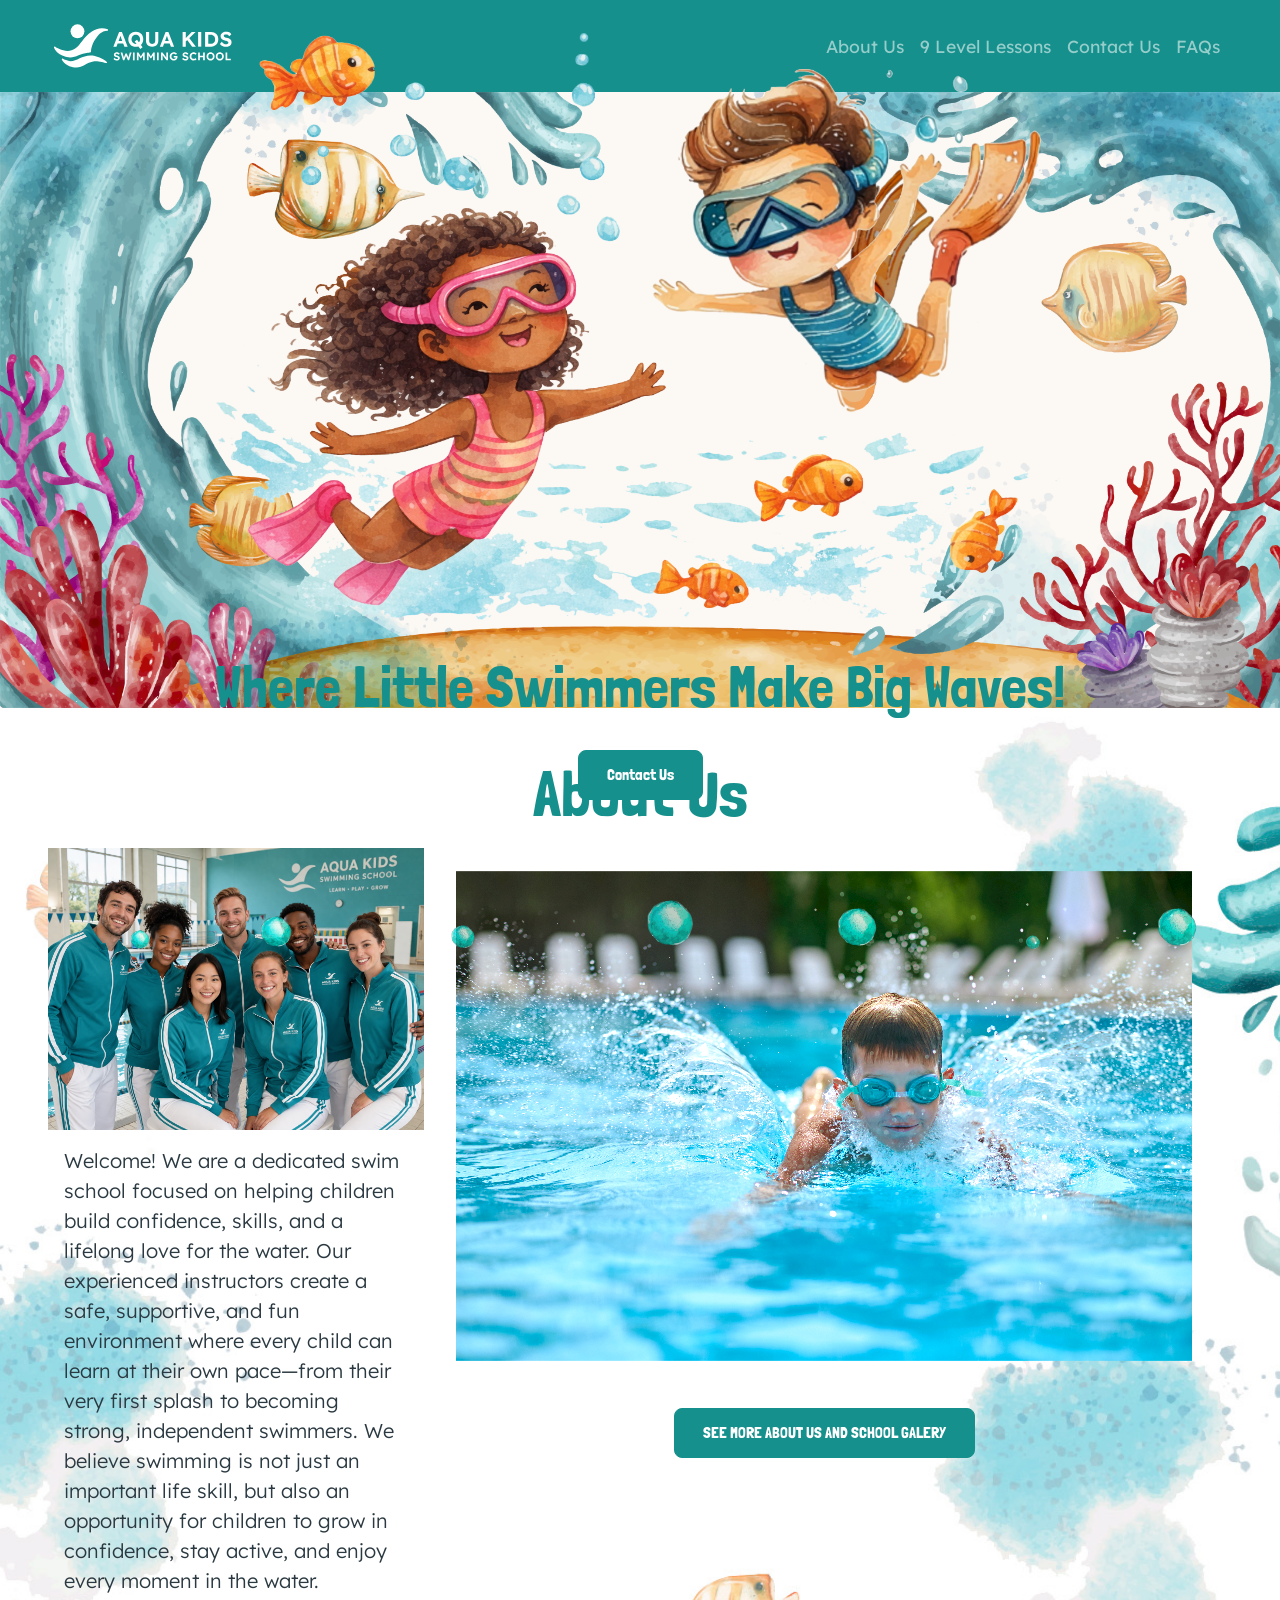
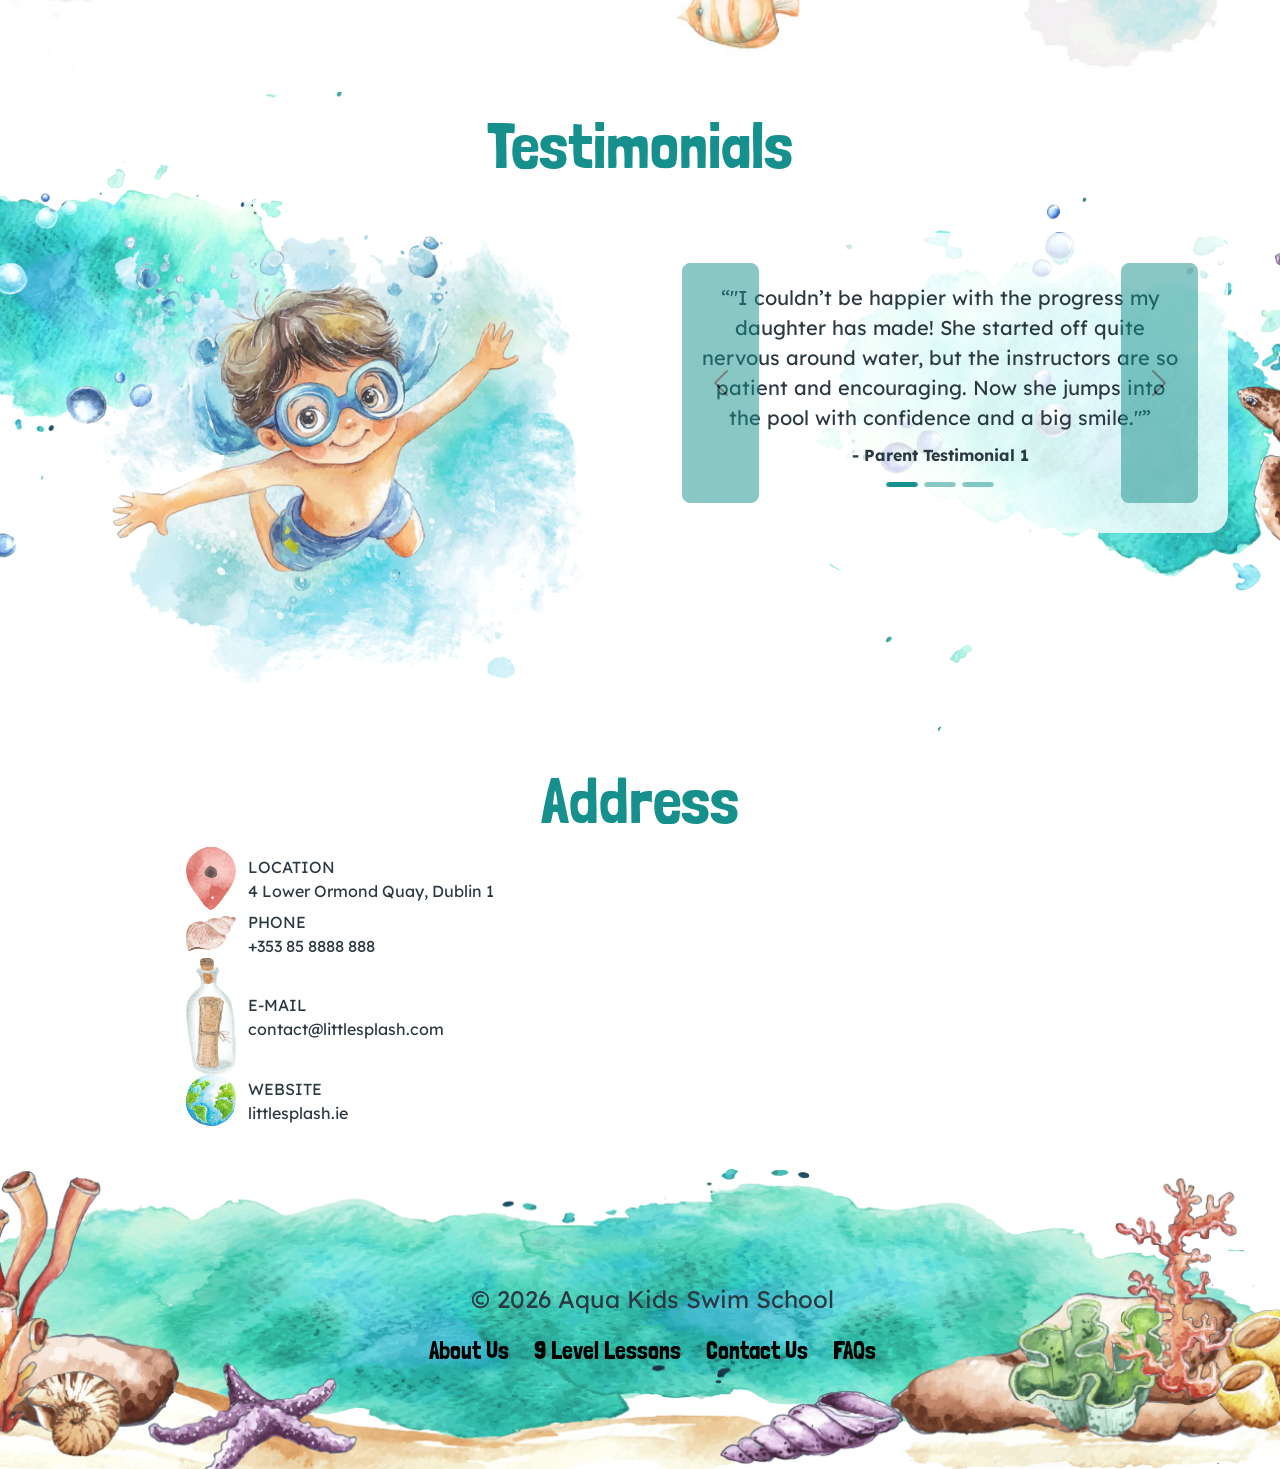
==== index.html @ 911d8a4a "Initial Commit" ====
<!doctype html>
<html lang="en">
  <head>
    <meta charset="utf-8">
    <meta name="viewport" content="width=device-width, initial-scale=1">
    <meta name="description" content="">
    <meta name="author" content="Mark Otto, Jacob Thornton, and Bootstrap contributors">
    <meta name="generator" content="Hugo 0.80.0">
    <title>Starter Template · Bootstrap</title>
    <!-- Bootstrap core CSS -->
<link href="css/bootstrap.min.css" rel="stylesheet">
    <!-- Custom styles for this template -->
    <link href="mystyle.css" rel="stylesheet">
  </head>
  <body class="bubbles-front">
    
    <nav class="navbar navbar-expand-lg navbar-dark bg-dark" aria-label="Eighth navbar example">
      <div class="container">
        <a class="navbar-brand" href="index.html"> 
          <img src="Images/LOGOTYPE.svg" height="50" alt="Swimming"> </a>
        <button class="navbar-toggler" type="button" data-bs-toggle="collapse" data-bs-target="#navbarsExample07" aria-controls="navbarsExample07" aria-expanded="false" aria-label="Toggle navigation">
          <span class="navbar-toggler-icon"></span>
        </button>
  
        <div class="collapse navbar-collapse" id="navbarsExample07">
          <ul class="navbar-nav me-auto mb-2 mb-lg-0">
          </ul>
          <span class="d-flex">
            <ul class="navbar-nav me-auto mb-2 mb-lg-0">
             <li class="nav-item">
                <a class="nav-link" aria-current="page" href="About Us.html">About Us</a>
              </li>
              <li class="nav-item">
                <a class="nav-link" aria-current="page" href="9 Level Lessons.html">9 Level Lessons</a>
              </li>
              <li class="nav-item">
                <a class="nav-link" aria-current="page" href="Contact Us.html">Contact Us</a>
              </li>
              <li class="nav-item">
                <a class="nav-link" aria-current="page" href="FAQs.html">FAQs</a>
              </li>
            </ul>
          </span>
        </div>
      </div>
    </nav>

<!-- this is were navbar finishes -->

  <!-- BUBBLES -->
<div class="bubbles">
  <span style="left:10%; animation-duration:12s;"></span>
  <span style="left:20%; animation-duration:10s;"></span>
  <span style="left:35%; animation-duration:14s;"></span>
  <span style="left:50%; animation-duration:11s;"></span>
  <span style="left:65%; animation-duration:13s;"></span>
  <span style="left:80%; animation-duration:9s;"></span>
  <span style="left:90%; animation-duration:15s;"></span>
</div>


<section class="video-section">
<img src="Images/hero banner.png" class="img-fluid" alt="Swimming">

  <div class="content-overlay">
    <img src="Images/kids swimming testimonial page.png" class="hero-person img-fluid" alt="Julia portrait">
    <h1>Where Little Swimmers Make Big Waves!</h1>
    <a href="Contact Us.html" class="btn">Contact Us</a>
  </div>
  
</section>


<!-- this is were ABOUT US starts -->


<div class="bg-about">
  <div class="container text-white py-5">
    
    <h1 class="text-center">About Us</h1>

    <div class="row align-items-center">

<!-- this is were ABOUT US starts -->


  <div class="row">
        <div class="col-sm-4 p-2">
           <img src="Images/about us team homepage.png" class="img-fluid" alt="tattoo banner">
        <div class="p-3 mb-2">   
      
    <p class="lead text-left">Welcome! We are a dedicated swim school focused on helping children build confidence, skills, and a lifelong love for the water. Our experienced instructors create a safe, supportive, and fun environment where every child can learn at their own pace—from their very first splash to becoming strong, independent swimmers. We believe swimming is not just an important life skill, but also an opportunity for children to grow in confidence, stay active, and enjoy every moment in the water.</p>
  </div>
          </div>

<!-- this is were galery starts -->

    <div class="col-sm-8 ">   
      
  <div class="container text-center">
  <div class="row">
    

<svg width="100%" height="auto" viewBox="0 0 800 600">
<defs>
  <filter id="turbulent-dissolve" x="0%" y="0%">
  <feTurbulence type="fractalNoise" baseFrequency=".012"/>
   <feColorMatrix type="luminanceToAlpha"/>
   <feComponentTransfer>
      <feFuncA type="linear" slope="0">
        <animate attributeName="slope" values="0;0;0;0;0;0.5;1;1.5;2;2;2;2;2;2;1.5;1;0.5;0" dur="8s" repeatCount="indefinite"/>
     </feFuncA>
    </feComponentTransfer>
    
    <feComponentTransfer>
      <feFuncA type="discrete" tableValues="0 1"/>
    </feComponentTransfer>
     <feGaussianBlur stdDeviation="1"/>
    <feComposite operator="in" in="SourceGraphic" result="overlay"/>
    
    <feImage xlink:href="Images/gallery 09.jpg" width="800" height="600" result="underlay"/>
    <feComposite operator="over" in="overlay" in2="underlay"/>
  </filter>
  </defs>

  
  <image filter="url(#turbulent-dissolve)" width="800" height="600" xlink:href="Images/gallery 10.jpg"/>
  

  
</svg>



      </div>
    </div>
<div class="container text-center ">
  <div class="p-3 mb-2">
   
      <a href="About Us.html" >
  <button class="btn btn-light"> SEE MORE ABOUT US AND SCHOOL GALERY</button>
  </a>
 </div>
  </div>
</div>
    
  </div>
</div>
</div>
</div>



<!-- here starts TESTIMONIALS -->

<!-- Added testimonials-section and removed bg-body-tertiary (white) so section background image shows -->
 
<div class="p-3 mb-2 testimonials-section text-secondary-emphasis">
  <div class="starter-template text-center">
    <h1>Testimonials</h1>
  </div>


  <div class="container text-center">
  <div class="row">
    <div class="col">
<div class="container d-flex justify-content-center align-items-center" style="padding: 40px 20px;">
  <div class="row text-start address-box">

      <div class="col">

    <img src="Images/boy swimming.png" width="500" alt="Julia portrait">
  </div>
</div>
    </div>
    </div>
    
    <div class="col">
      <html>
<head>
<meta name="viewport" content="width=device-width, initial-scale=1">
</head>


<div class="testimonial-box">
  <div id="testimonialCarousel" class="carousel slide" data-bs-ride="carousel">

    <!-- Indicators -->
    <div class="carousel-indicators">
      <button type="button" data-bs-target="#testimonialCarousel" data-bs-slide-to="0" class="active"></button>
      <button type="button" data-bs-target="#testimonialCarousel" data-bs-slide-to="1"></button>
      <button type="button" data-bs-target="#testimonialCarousel" data-bs-slide-to="2"></button>
    </div>

    <!-- Slides -->
    <div class="carousel-inner text-center">

      <div class="carousel-item active">
      <q>"I couldn’t be happier with the progress my daughter has made! She started off quite nervous around water, but the instructors are so patient and encouraging. Now she jumps into the pool with confidence and a big smile."</q>
      <p class="author">- Parent Testimonial 1</p>
    </div>

    <div class="carousel-item">
      <q>"This swim school is fantastic. The classes are well-organized, safe, and fun at the same time. My son has learned important water safety skills while actually enjoying every lesson."</q>
      <p class="author">- Parent Testimonial 2</p>
    </div>

    <div class="carousel-item">
      <q>"I love swimming class! My teacher is nice and we play fun games in the water. I can swim all by myself now and I feel like a dolphin!"</q>
      <p class="author">- Lily (5 years old)</p>
    </div>

  </div>

    <!-- Controls -->
    <button class="carousel-control-prev" type="button" data-bs-target="#testimonialCarousel" data-bs-slide="prev">
      <span class="carousel-control-prev-icon"></span>
    </button>

    <button class="carousel-control-next" type="button" data-bs-target="#testimonialCarousel" data-bs-slide="next">
      <span class="carousel-control-next-icon"></span>
    </button>

  </div>
</div>

<!-- Slideshow code moved to js/myjavascript.js -->



    </div>
  </div>
  <div class="row">
    <div class="col">
</div>
</div>
 </div>
</div>
    </div>
    </div>

      <!-- here starts ADDRESS -->

      <!-- use .bg to apply the watercolor image only to this section; removed the dark utility classes -->
      <div class="bg p-3 address-section">
  <div class="starter-template text-center">
    <h1>Address</h1>
  
  </div>

  <div class="container text-center">
  <div class="row">
    <div class="col">
<div class="container d-flex justify-content-center align-items-center style="padding: 40px 20px;>
  <div class="row text-start address-box">

      <div class="col">

      <div class="address-item">
        <img src="Images/pin icon.svg" alt="location icon">
        <p>LOCATION <br> 4 Lower Ormond Quay, Dublin 1</p>
      </div>

      <div class="address-item">
        <img src="Images/phone icon.svg" alt="phone icon">
        <p>PHONE <br> +353 85 8888 888</p>
      </div>

      <div class="address-item">
        <img src="Images/email icon.svg" alt="email icon">
        <p>E-MAIL <br> contact@littlesplash.com</p>
      </div>

      <div class="address-item">
        <img src="Images/website icon.svg" alt="website icon">
        <p>WEBSITE <br> littlesplash.ie</p>
      </div>

    </div>
  </div>
</div>

    </div>
    <div class="col">
    <iframe src="https://www.google.com/maps/embed?pb=!1m18!1m12!1m3!1d4763.665988702458!2d-6.269843123412399!3d53.346245672289186!2m3!1f0!2f0!3f0!3m2!1i1024!2i768!4f13.1!3m3!1m2!1s0x48670e82bfeebc67%3A0xecebc121fad0d124!2s4%20Ormond%20Quay%20Lower%2C%20North%20City%2C%20Dublin%201%2C%201!5e0!3m2!1sen!2sie!4v1762276896429!5m2!1sen!2sie" width="450" height="300"style="border:0;" allowfullscreen="" loading="lazy" referrerpolicy="no-referrer-when-downgrade"></iframe>
</div>
  </div>
</div>
  </div>
    </div>
    </div>
  </div>
  </div>
  <div class="row">
    <div class="col">

      <!-- here finishes ADDRESS -->

</main><!-- /.container -->
</div>
<footer class="footer">
  
  <!-- SVG BACKGROUND -->
  <img src="Images/footer.png" class="footer-bg" alt="footer background">

  <!-- CONTENT -->
  <div class="footer-content">
    <p>© 2026 Aqua Kids Swim School</p>
    <nav>
      <a href="About Us.html">About Us</a>
      <a href="9 Level Lessons.html">9 Level Lessons</a>
      <a href="Contact Us.html">Contact Us</a>
      <a href="FAQs.html">FAQs</a>
    </nav>
  </div>

</footer>

    <script src="js/bootstrap.bundle.min.js"></script>
    <script src="js/gallery.js"></script>
    <script src="js/myjavascript.js"></script>
  </body>
</html>
---- mystyle.css ----
/* =========================
   GOOGLE FONTS
========================= */
@import url('https://fonts.googleapis.com/css2?family=Londrina+Solid&display=swap');
@import url('https://fonts.googleapis.com/css2?family=Lexend:wght@300;400;500&display=swap');


/* =========================
   GLOBAL RESET
========================= */
* {
  margin: 0;
  padding: 0;
  box-sizing: border-box;
}


/* =========================
   TYPOGRAPHY
========================= */
body,
p,
span,
div,
input,
textarea,
select,
.accordion-body {
  font-family: 'Lexend', sans-serif;
  color: #2b3a42;
}

/* Headings & UI elements */
h1, h2, h3,
.navbar,
.contact-form label,
button,
.btn {
  font-family: 'Londrina Solid', cursive;
  color: #15908c;
}

h1 { font-size: 4rem; }
h2 { font-size: 4rem; }


/* =========================
   NAVBAR
========================= */
.navbar {
  padding: 1rem 0;
  min-height: 72px;
  background-color: #15908c !important;
}

.navbar .navbar-brand {
  font-size: 1.9rem;
}

.navbar .nav-link {
  font-size: 1.1rem;
  padding: 0.6rem 0;
}


/* =========================
   BUTTONS
========================= */
.btn,
button,
input[type=submit] {
  font-family: 'Londrina Solid', cursive;
  background-color: #15908c !important;
  color: #ffffff !important;
  border: 1px solid #15908c !important;
  border-radius: 8px;
  padding: 12px 28px;
  transition: all 0.2s ease;
}

.btn:hover,
button:hover,
input[type=submit]:hover {
  background-color: #036164 !important;
  border-color: #036164 !important;
  color: #ffffff !important;
}


/* =========================
   HERO (FULL SCREEN)
========================= */
.hero {
  width: 100%;
  height: 100vh;
  background-image: url("Images/hero banner.png");
  background-size: cover;
  background-position: center;
  background-repeat: no-repeat;
  position: relative;
}


/* =========================
   HERO CONTENT
========================= */
.content-overlay {
  position: absolute;
  bottom: 100px;
  left: 50%;
  transform: translateX(-50%);
  text-align: center;
  color: white;
  z-index: 3; /* ensure overlay is above bubbles */
  display: flex;
  flex-direction: column;
  align-items: center;
  justify-content: center;
  gap: 1rem;
  width: min(1100px, 90%);
}

/* hero image and heading responsiveness */
.content-overlay .hero-person {
  display: block;
  margin: 0 auto 1rem;
  width: auto;
  max-width: 100%;
  /* keep current visual size as maximum */
  max-height: 600px;
  height: auto;
}

/* make the hero heading scale smoothly between small and large screens */
.content-overlay h1 {
  /* min 1.6rem, preferred scales with viewport, max 3.6rem */
  font-size: clamp(1.6rem, 3.6vw + 0.8rem, 3.6rem);
  margin-bottom: 0.75rem;
}

@media (max-width: 768px) {
  .content-overlay {
    /* center vertically on smaller screens to keep content visible */
    top: 50%;
    bottom: auto;
    transform: translate(-50%, -50%);
    padding: 0 1rem;
  }
  .content-overlay .hero-person {
    max-height: 360px; /* smaller screens use a lower max height */
  }
}



/* =========================
   ABOUT SECTION
========================= */
.about {
  padding: 60px 20px;
}

.container {
  max-width: 1200px;
  margin: auto;
}

.content {
  display: flex;
  gap: 40px;
  align-items: center;
}

.image-box img {
  width: 100%;
  max-width: 500px;
  border-radius: 20px;
}

.text-box {
  flex: 1;
}

.text-box h2 {
  font-size: 24px;
  margin-bottom: 20px;
}

.text-box p {
  margin-bottom: 16px;
  line-height: 1.6;
  color: #5a6a73;
}

.highlight {
  color: #1ca3b8;
  font-weight: bold;
}

/* =========================
   PAGE-SPECIFIC BACKGROUNDS
   Apply watercolor background to FAQ, Contact and 9 Level Lessons pages
========================= */
.bg-contact {
  /* the file name contains spaces — keep the quoted url */
  background-image: url("Images/abstract_blue_watercolor_hand_draw_stains_texture_Mesa de trabajo 1.jpg");
  background-size: cover;
  background-position: center;
  background-repeat: no-repeat;
}

/* Ensure content is readable on top of the textured background */
.bg-contact .container,
.bg-contact main,
.bg-contact .starter-template {
  position: relative;
  z-index: 1;
}

/* About section background (watercolor) */
.bg-about {
  background-image: url("Images/abstract_blue_watercolor_hand_draw_stains_texture_Mesa de trabajo 1.jpg");
  background-size: cover;
  background-position: center;
  background-repeat: no-repeat;
  position: relative;
  z-index: 1;
  color: #fff; /* ensure headings in this section default to white for contrast */
}

/* Testimonials section uses a separate PNG background */
.testimonials-section {
  background-image: url("Images/background testimonials.png");
  background-size: cover;
  background-position: center;
  background-repeat: no-repeat;
  position: relative;
  z-index: 1;
  color: #fff;
}

/* shared overlay for readability */
.bg-about::before,
.testimonials-section::before {
  content: "";
  position: absolute;
  inset: 0;
  /* remove darkening overlay to keep images at natural brightness */
  background: transparent;
  opacity: 0;
  z-index: 0;
  pointer-events: none;
}

.bg-about > *,
.testimonials-section > * {
  position: relative;
  z-index: 1;
}




/* =========================
   STATS
========================= */
.stats {
  display: flex;
  gap: 20px;
  margin-top: 30px;
}

.stat {
  background: #ffffff;
  padding: 20px;
  border-radius: 12px;
  text-align: center;
  flex: 1;
  box-shadow: 0 8px 20px rgba(0, 0, 0, 0.05);
}

.stat h3 {
  color: #1ca3b8;
}

.stat p {
  font-size: 14px;
  color: #6c7a80;
}


/* =========================
   BUBBLES (FULL PAGE)
========================= */
.modal {
  z-index: 2000;
}

.modal-backdrop {
  z-index: 1990;
}

.bubbles {
  position: fixed;
  top: 0;
  left: 0;
  width: 100%;
  height: 100%;
  pointer-events: none;
  z-index: 0;
}

/* When applied to the index page (body.bubbles-front), render bubbles above everything
   while still allowing user interaction (pointer-events: none). */
.bubbles-front .bubbles {
  z-index: 9999; /* above other UI elements */
  pointer-events: none; /* keep page interactive */
}

.bubbles span {
  position: absolute;
  bottom: -50px;
  width: 50px;
  height: 50px;
  background: url("Images/bubble.svg") no-repeat center/contain;
  background-size: contain;
  opacity: 0.85;
  border-radius: 50%;
  animation: rise linear infinite;
}

@keyframes rise {
  0% { transform: translateY(0) scale(0.5); opacity:1; }
  100% { transform: translateY(-120vh) scale(1); opacity:0; }
}

/* varied bubble sizes and timings for a more natural look */
.bubbles span:nth-child(1) { width: 24px; height: 24px; animation-duration: 8s; animation-delay: 0s; opacity: 0.9; }
.bubbles span:nth-child(2) { width: 40px; height: 40px; animation-duration: 12s; animation-delay: 1.2s; opacity: 0.85; }
.bubbles span:nth-child(3) { width: 30px; height: 30px; animation-duration: 10s; animation-delay: 0.5s; opacity: 0.8; }
.bubbles span:nth-child(4) { width: 60px; height: 60px; animation-duration: 14s; animation-delay: 2s; opacity: 0.75; }
.bubbles span:nth-child(5) { width: 50px; height: 50px; animation-duration: 9s; animation-delay: 0.8s; opacity: 0.85; }
.bubbles span:nth-child(6) { width: 18px; height: 18px; animation-duration: 11s; animation-delay: 1s; opacity: 0.7; }

.bubbles {
  pointer-events: none;
  z-index: 0;
}

/* =========================
   GALLERY
========================= */
.gallery {
  position: relative;
  z-index: 1;
  display: grid;
  grid-template-columns: repeat(auto-fit, minmax(200px,1fr));
  gap: 15px;
  padding: 20px;
}

.gallery-item {
  overflow: hidden;
  border-radius: 15px;
  cursor: pointer;
}

.gallery-item img {
  width: 100%;
  transition: transform .5s ease;
}

.gallery-item:hover img {
  transform: scale(1.1);
}


/* =========================
   LIGHTBOX
========================= */
.lightbox {
  position: fixed;
  top: 0;
  left: 0;
  width: 100%;
  height: 100%;
  /* reduce to 60% opacity so background isn't fully black */
  background: rgba(0,0,0,0.6);
  display: none;
  justify-content: center;
  align-items: center;
  z-index: 10;
}

.lightbox.active {
  display: flex;
}

.lightbox img {
  max-width: 90%;
  max-height: 90%;
  border-radius: 10px;
}

/* Lightbox navigation arrows */
.lightbox .arrow {
  position: absolute;
  top: 50%;
  transform: translateY(-50%);
  background: rgba(255,255,255,0.12);
  color: #fff;
  width: 56px;
  height: 56px;
  line-height: 56px;
  text-align: center;
  border-radius: 50%;
  font-size: 28px;
  cursor: pointer;
  user-select: none;
  z-index: 11;
  transition: background 0.15s ease, transform 0.15s ease;
}

.lightbox .arrow:hover {
  background: rgba(255,255,255,0.2);
  transform: translateY(-50%) scale(1.05);
}

.lightbox .arrow.left { left: 24px; }
.lightbox .arrow.right { right: 24px; }

/* Make arrows bigger on larger screens */
@media (min-width: 1024px) {
  .lightbox .arrow { width: 72px; height: 72px; line-height: 72px; font-size: 36px; }
}


/* =========================
   CONTACT FORM
========================= */
.contact-form input,
.contact-form textarea,
.contact-form select {
  width: 100%;
  padding: 12px;
  border: 1px solid #ccc;
  border-radius: 4px;
  margin-top: 6px;
  margin-bottom: 20px;
}

.contact-form {
  padding: 20px;
}


/* =========================
   ACCORDION
========================= */
.accordion .accordion-button {
  font-size: 1.5rem;
  color: #15908c;
}


/* =========================
   ADDRESS SECTION
========================= */
.address-section {
  position: relative;
  color: #fff;
}

.address-section::before {
  content: "";
  position: absolute;
  inset: 0;
  /* removed colored overlay per request; keep element for layout if needed */
  background: transparent;
  opacity: 0;
  z-index: 0;
}

.address-section > * {
  position: relative;
  z-index: 1;
}

.address-item {
  display: flex;
  align-items: center;
  gap: 0.75rem;
}

.address-item img {
  width: 50px;
}

.address-item p {
  margin: 0;
}


/* =========================
   FOOTER (SVG FIXED)
========================= */
.footer {
  position: relative;
  width: 100%;
  height: 300px; /* or whatever height you want */
  overflow: hidden;
}

/* Background image behaves like a cover background */
.footer-bg {
  width: 100%;
  height: 100%;
  object-fit: cover;       /* THIS is the key */
  object-position: center; /* keeps middle visible */
  display: block;
}

/* Content on top of SVG */
.footer-content {
  position: absolute;
  bottom: 100px;
  width: 100%;
  text-align: center;
  color: rgb(0, 0, 0);
  font-family: 'Londrina Solid', cursive;
  font-size: 24px;
  font-style: drop-shadow(10px 10px 10px rgb(0, 0, 0));
}

.footer-content nav a {
  color: rgb(0, 0, 0);
  text-decoration: none;
  margin: 0 10px;
}


/* =========================
   RESPONSIVE
========================= */
@media (max-width: 900px) {
  .content {
    flex-direction: column;
    text-align: center;
  }

  .stats {
    flex-direction: column;
  }
}

/* =========================
   RESPONSIVE
========================= */
.carousel-item {
  padding: 20px;
}

.carousel-item q {
  font-size: 20px;
  display: block;
  margin-bottom: 10px;
}

.carousel-item .author {
  font-weight: bold;
  font-size: 16px;
}

/* Optional: darker arrows so they are visible */
.carousel-control-prev-icon,
.carousel-control-next-icon {
  filter: invert(1);
}

.testimonial-box {
  background: rgba(255, 255, 255, 0.788); /* 50% white */
  padding: 30px;
  border-radius: 20px;
  max-width: 700px;
  margin: 40px auto; /* center it */
}
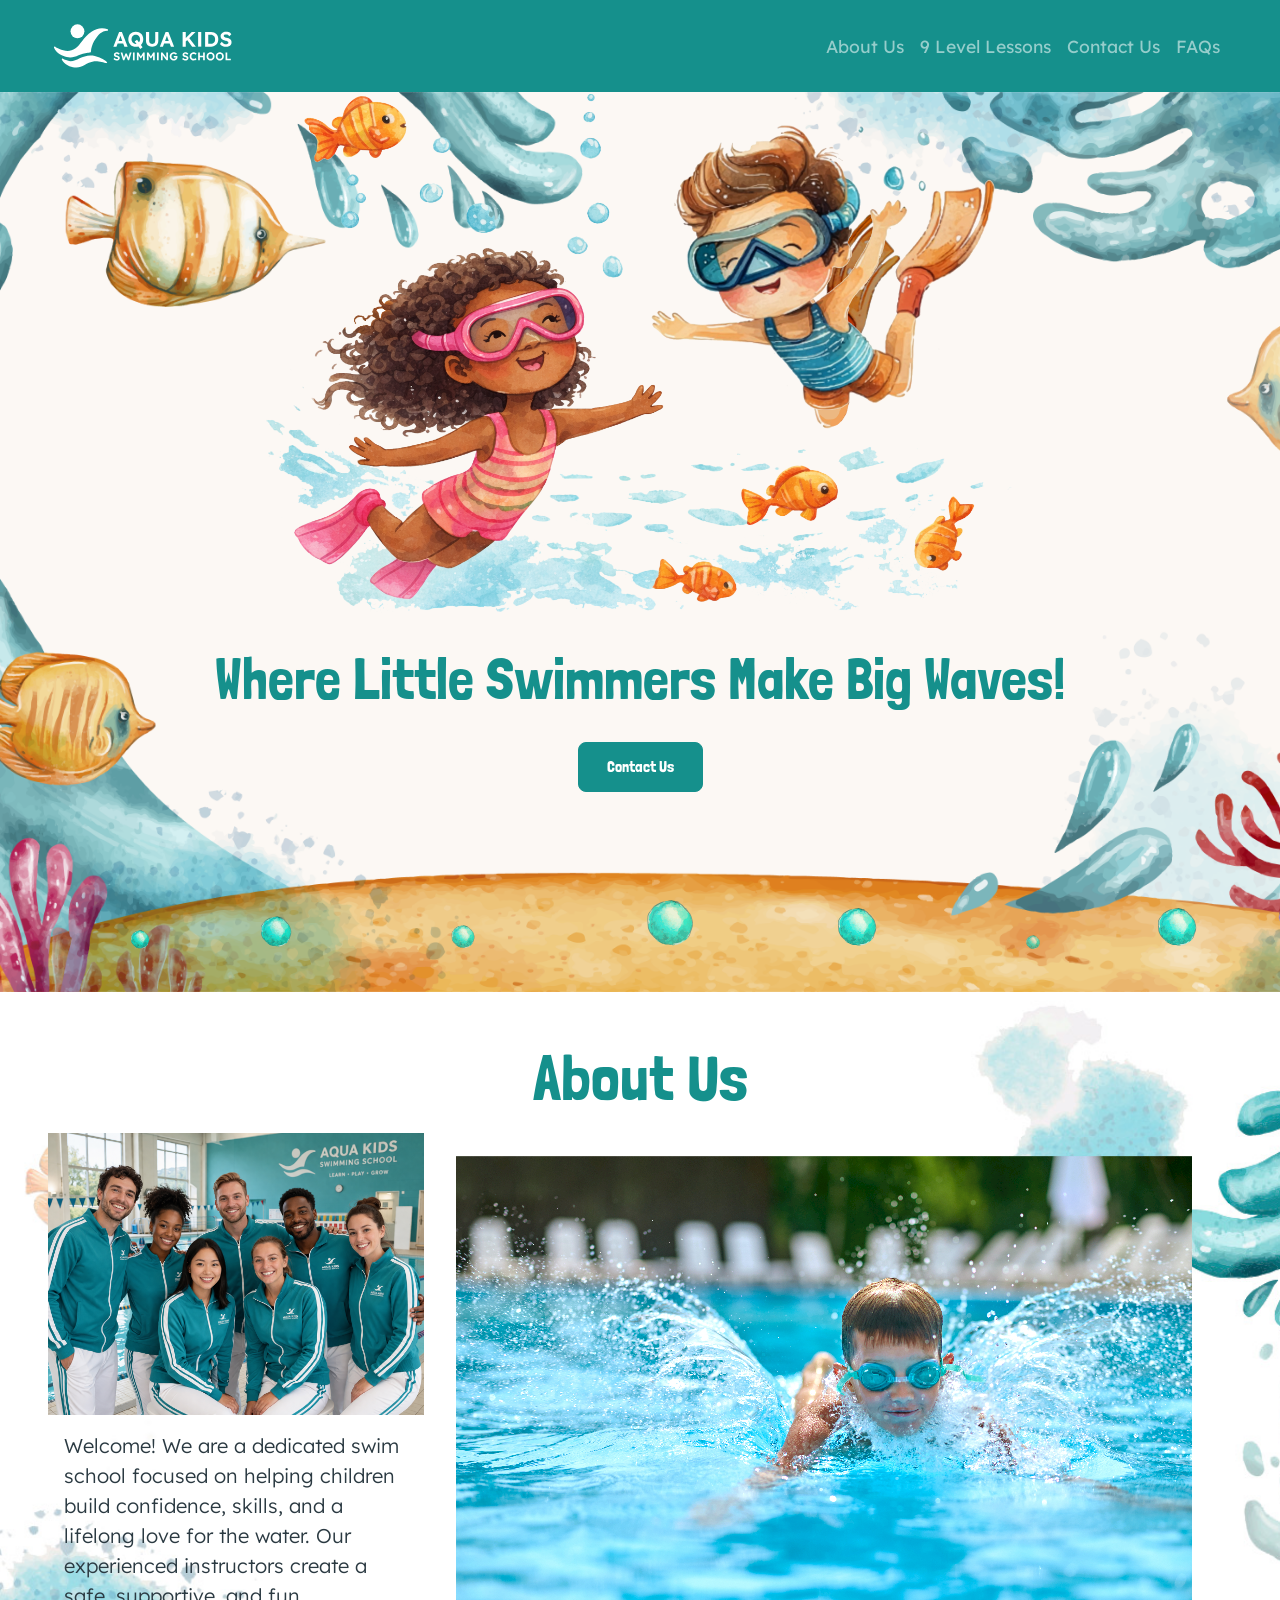
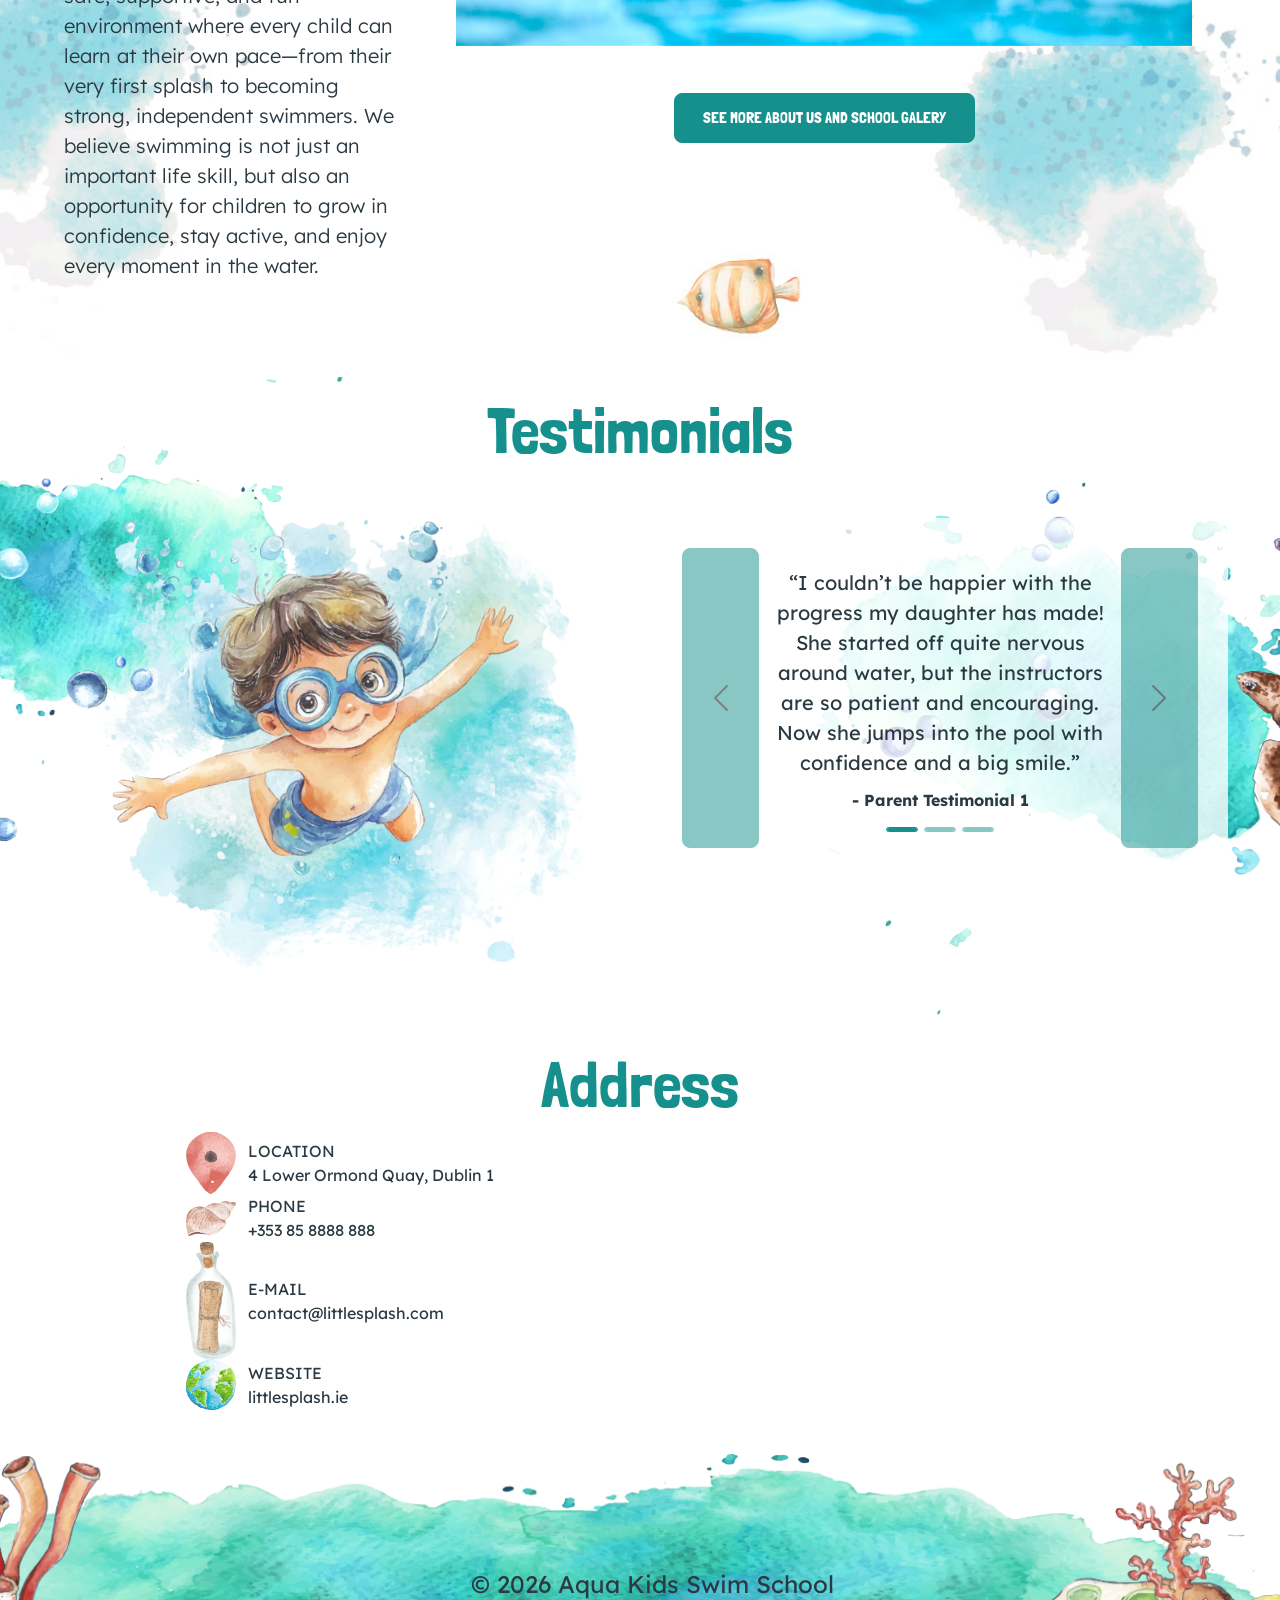
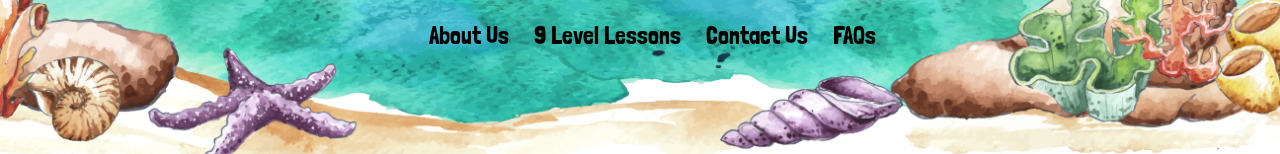
==== commit ebeabc88: "fixed hero 9 level lessons contact Us added image hero file testimonial box fixed java code and css " ====
--- a/index.html
+++ b/index.html
@@ -59,8 +59,8 @@
 </div>
 
 
-<section class="video-section">
-<img src="Images/hero banner.png" class="img-fluid" alt="Swimming">
+<section class="hero">
+  <div class="content-overlay">
 
   <div class="content-overlay">
     <img src="Images/kids swimming testimonial page.png" class="hero-person img-fluid" alt="Julia portrait">
@@ -196,17 +196,17 @@
     <div class="carousel-inner text-center">
 
       <div class="carousel-item active">
-      <q>"I couldn’t be happier with the progress my daughter has made! She started off quite nervous around water, but the instructors are so patient and encouraging. Now she jumps into the pool with confidence and a big smile."</q>
+      <q>I couldn’t be happier with the progress my daughter has made! She started off quite nervous around water, but the instructors are so patient and encouraging. Now she jumps into the pool with confidence and a big smile.</q>
       <p class="author">- Parent Testimonial 1</p>
     </div>
 
     <div class="carousel-item">
-      <q>"This swim school is fantastic. The classes are well-organized, safe, and fun at the same time. My son has learned important water safety skills while actually enjoying every lesson."</q>
+      <q>This swim school is fantastic. The classes are well-organized, safe, and fun at the same time. My son has learned important water safety skills while actually enjoying every lesson.</q>
       <p class="author">- Parent Testimonial 2</p>
     </div>
 
     <div class="carousel-item">
-      <q>"I love swimming class! My teacher is nice and we play fun games in the water. I can swim all by myself now and I feel like a dolphin!"</q>
+      <q>I love swimming class! My teacher is nice and we play fun games in the water. I can swim all by myself now and I feel like a dolphin!</q>
       <p class="author">- Lily (5 years old)</p>
     </div>
 
--- a/mystyle.css
+++ b/mystyle.css
@@ -91,14 +91,54 @@
    HERO (FULL SCREEN)
 ========================= */
 .hero {
-  width: 100%;
-  height: 100vh;
-  background-image: url("Images/hero banner.png");
+  width: 100%;                 /* was 80% — caused overflow under navbar */
+  min-height: 100vh;
+  background-image: url("Images/hero banner.png"); /* horizontal version (desktop) */
   background-size: cover;
   background-position: center;
   background-repeat: no-repeat;
   position: relative;
-}
+  overflow: hidden;            /* stop hero image bleeding into About */
+  z-index: 1;                  /* keep navbar above hero */
+}
+
+/* Navbar must always sit above the hero */
+.navbar {
+  position: relative;
+  z-index: 10;
+}
+
+/* Hero image cannot exceed the hero box */
+.content-overlay .hero-person {
+  max-height: 70vh;            
+}
+
+/* =========================
+   HERO — VERTICAL BACKGROUND
+   for XS, SM and MD breakpoints (≤ 991.98px, Bootstrap's lg breakpoint)
+========================= */
+@media (max-width: 991.98px) {
+  .hero {
+    /* swap to a portrait/vertical version of the banner */
+    background-image: url("Images/hero banner vertical.png");
+    background-size: cover;
+    background-position: center top;
+    min-height: 100vh;
+  }
+
+  .content-overlay {
+    /* anchor content from the top so it can't push into About */
+    top: auto;
+    bottom: 5%;
+    transform: translateX(-50%);
+    width: 92%;
+  }
+
+  .content-overlay .hero-person {
+    max-height: 45vh;          /* keep the swimmer inside the hero on tall/narrow screens */
+  }
+}
+
 
 
 /* =========================
@@ -127,7 +167,7 @@
   width: auto;
   max-width: 100%;
   /* keep current visual size as maximum */
-  max-height: 600px;
+  max-height: 530px;
   height: auto;
 }
 
@@ -147,7 +187,7 @@
     padding: 0 1rem;
   }
   .content-overlay .hero-person {
-    max-height: 360px; /* smaller screens use a lower max height */
+    max-height: 350px; /* smaller screens use a lower max height */
   }
 }
 
@@ -214,7 +254,7 @@
 .bg-contact main,
 .bg-contact .starter-template {
   position: relative;
-  z-index: 1;
+ 
 }
 
 /* About section background (watercolor) */
@@ -235,10 +275,14 @@
   background-position: center;
   background-repeat: no-repeat;
   position: relative;
+  padding: 30px clamp(40px, 6vw, 80px);
   z-index: 1;
   color: #fff;
 }
-
+.testimonial-box .carousel-inner {
+  padding-left: 70px;
+  padding-right: 70px;
+}
 /* shared overlay for readability */
 .bg-about::before,
 .testimonials-section::before {
@@ -453,6 +497,11 @@
   padding: 20px;
 }
 
+.form-control,
+.form-select {
+  border-radius: 8px;
+  padding: 10px;
+}
 
 /* =========================
    ACCORDION
